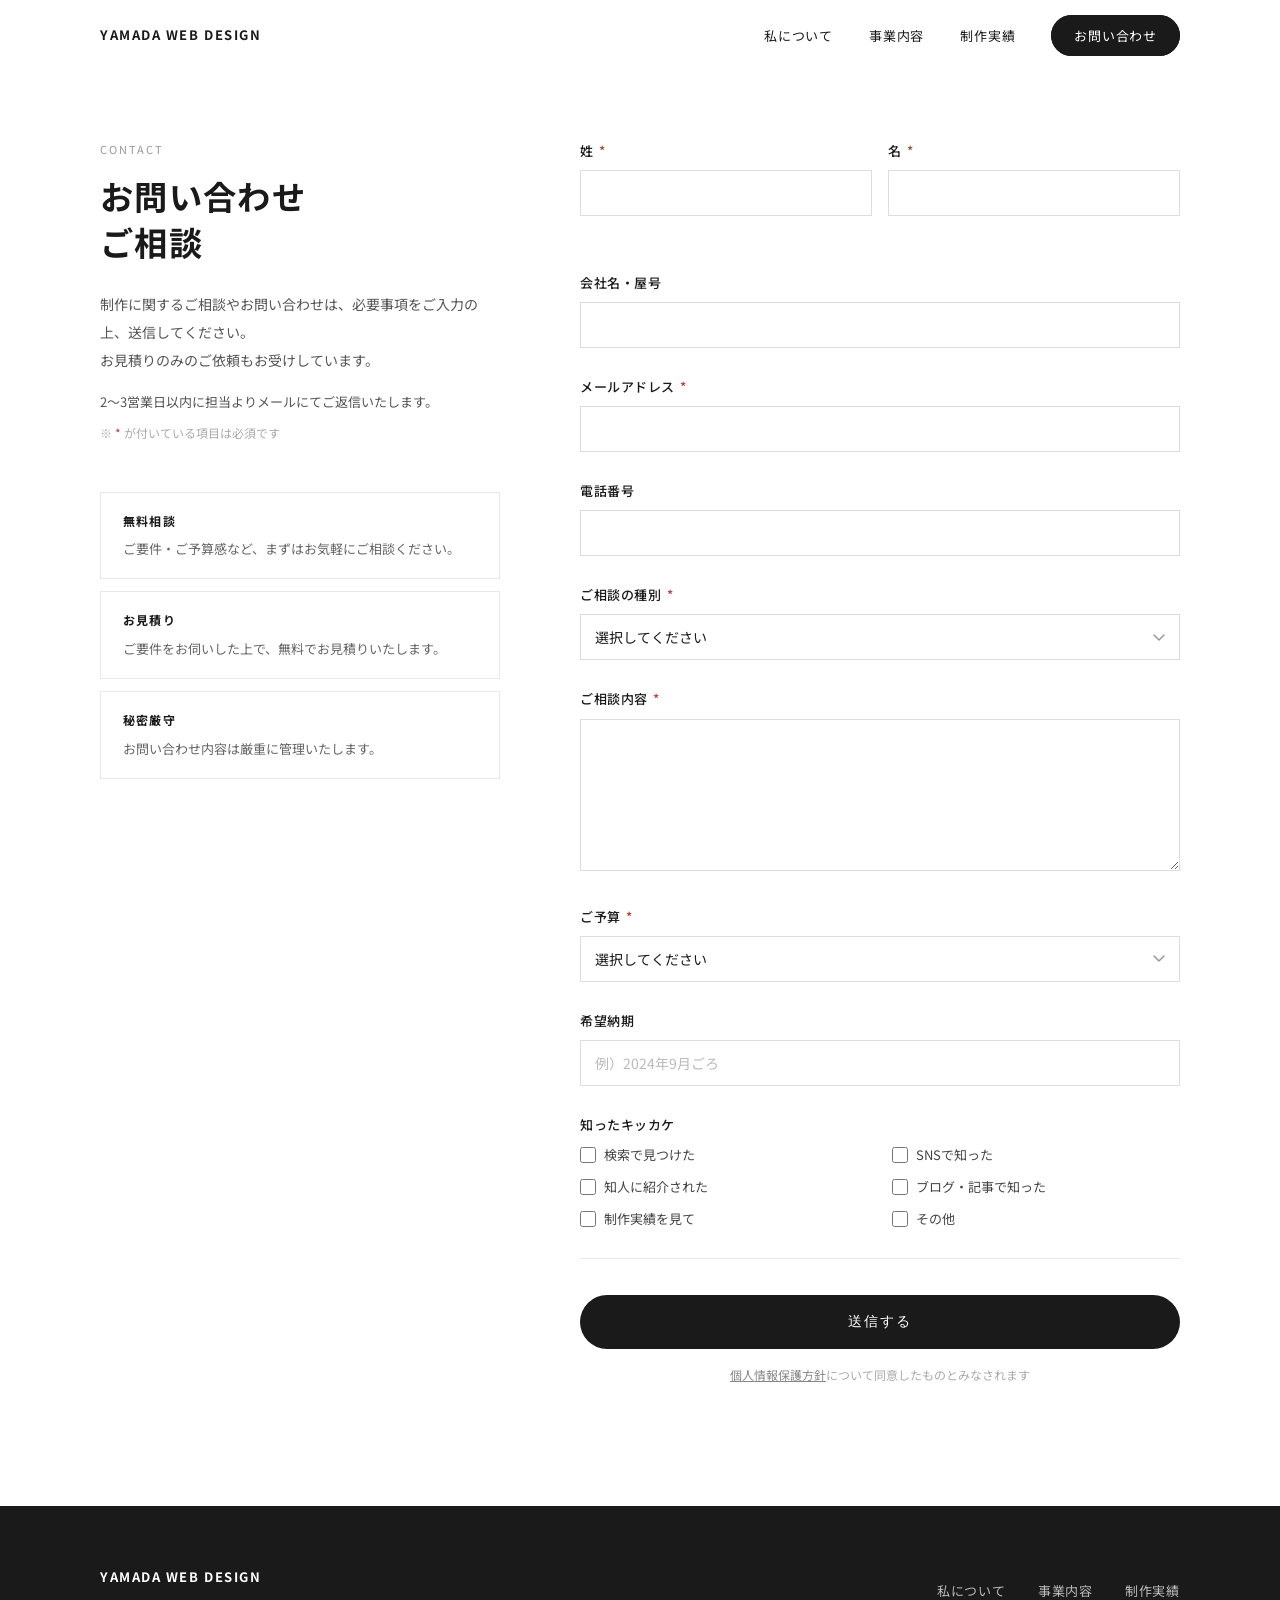
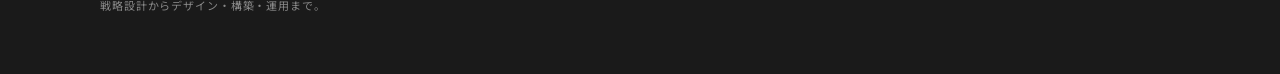
==== contact.html @ e85c41f6 "Add contact page and update お問い合わせ links across all pages - Add contact.html and contact.css (2-colu" ====
<!DOCTYPE html>
<html lang="ja">
<head>
  <meta charset="UTF-8">
  <meta name="viewport" content="width=device-width, initial-scale=1.0">
  <title>お問い合わせ | YAMADA WEB DESIGN</title>
  <link rel="preconnect" href="https://fonts.googleapis.com">
  <link rel="preconnect" href="https://fonts.gstatic.com" crossorigin>
  <link href="https://fonts.googleapis.com/css2?family=Noto+Sans+JP:wght@400;500;700&display=swap" rel="stylesheet">
  <link rel="stylesheet" href="top.css">
  <link rel="stylesheet" href="contact.css">
</head>
<body>

  <!-- ===== Header ===== -->
  <header class="header" id="header">
    <div class="header__inner">
      <a href="index.html" class="header__logo">YAMADA WEB DESIGN</a>
      <nav class="global-nav">
        <ul class="global-nav__list">
          <li><a href="index.html#about"   class="global-nav__link">私について</a></li>
          <li><a href="index.html#service" class="global-nav__link">事業内容</a></li>
          <li><a href="works.html"         class="global-nav__link">制作実績</a></li>
          <li><a href="contact.html"       class="global-nav__link global-nav__link--btn">お問い合わせ</a></li>
        </ul>
      </nav>
      <button class="hamburger" id="hamburger" aria-label="メニュー" aria-expanded="false">
        <span class="hamburger__line"></span>
        <span class="hamburger__line"></span>
        <span class="hamburger__line"></span>
      </button>
    </div>
  </header>

  <!-- ===== Mobile Nav ===== -->
  <nav class="mobile-nav" id="mobileNav">
    <button class="mobile-nav__close" id="mobileNavClose" aria-label="閉じる">
      <span></span><span></span>
    </button>
    <ul class="mobile-nav__list">
      <li><a href="index.html#about"   class="mobile-nav__link">私について</a></li>
      <li><a href="index.html#service" class="mobile-nav__link">事業内容</a></li>
      <li><a href="works.html"         class="mobile-nav__link">制作実績</a></li>
      <li><a href="contact.html"       class="mobile-nav__link">お問い合わせ</a></li>
    </ul>
  </nav>
  <div class="mobile-nav__overlay" id="mobileNavOverlay"></div>

  <main>
    <section class="cp">
      <div class="container">
        <div class="cp__grid">

          <!-- ===== Left: Info ===== -->
          <div class="cp-info">
            <p class="lbl">CONTACT</p>
            <h1 class="cp-info__title">お問い合わせ<br>ご相談</h1>
            <p class="cp-info__desc">
              制作に関するご相談やお問い合わせは、必要事項をご入力の上、送信してください。<br>
              お見積りのみのご依頼もお受けしています。
            </p>
            <p class="cp-info__reply">2〜3営業日以内に担当よりメールにてご返信いたします。</p>
            <p class="cp-info__req">※ <em>*</em> が付いている項目は必須です</p>

            <dl class="cp-info__cards">
              <div class="cp-info__card">
                <dt>無料相談</dt>
                <dd>ご要件・ご予算感など、まずはお気軽にご相談ください。</dd>
              </div>
              <div class="cp-info__card">
                <dt>お見積り</dt>
                <dd>ご要件をお伺いした上で、無料でお見積りいたします。</dd>
              </div>
              <div class="cp-info__card">
                <dt>秘密厳守</dt>
                <dd>お問い合わせ内容は厳重に管理いたします。</dd>
              </div>
            </dl>
          </div>

          <!-- ===== Right: Form ===== -->
          <form class="c-form" action="#" method="post" novalidate>

            <!-- 姓 / 名 -->
            <div class="c-form__row c-form__row--half">
              <div class="c-form__group">
                <label class="c-form__label">姓 <span class="c-form__req">*</span></label>
                <input type="text" class="c-form__input" name="last_name" autocomplete="family-name" required>
              </div>
              <div class="c-form__group">
                <label class="c-form__label">名 <span class="c-form__req">*</span></label>
                <input type="text" class="c-form__input" name="first_name" autocomplete="given-name" required>
              </div>
            </div>

            <!-- 会社名 -->
            <div class="c-form__group">
              <label class="c-form__label">会社名・屋号</label>
              <input type="text" class="c-form__input" name="company" autocomplete="organization">
            </div>

            <!-- メール -->
            <div class="c-form__group">
              <label class="c-form__label">メールアドレス <span class="c-form__req">*</span></label>
              <input type="email" class="c-form__input" name="email" autocomplete="email" required>
            </div>

            <!-- 電話番号 -->
            <div class="c-form__group">
              <label class="c-form__label">電話番号</label>
              <input type="tel" class="c-form__input" name="tel" autocomplete="tel">
            </div>

            <!-- ご相談の種別 -->
            <div class="c-form__group">
              <label class="c-form__label">ご相談の種別 <span class="c-form__req">*</span></label>
              <select class="c-form__select" name="type" required>
                <option value="" disabled selected>選択してください</option>
                <option>Webサイト制作（コーポレート）</option>
                <option>LP制作</option>
                <option>採用サイト制作</option>
                <option>ECサイト制作</option>
                <option>デザイン設計・UI改善</option>
                <option>SEO対策</option>
                <option>保守・運用</option>
                <option>その他</option>
              </select>
            </div>

            <!-- ご相談内容 -->
            <div class="c-form__group">
              <label class="c-form__label">ご相談内容 <span class="c-form__req">*</span></label>
              <textarea class="c-form__textarea" name="message" rows="5" required></textarea>
            </div>

            <!-- ご予算 -->
            <div class="c-form__group">
              <label class="c-form__label">ご予算 <span class="c-form__req">*</span></label>
              <select class="c-form__select" name="budget" required>
                <option value="" disabled selected>選択してください</option>
                <option>30万円未満</option>
                <option>30〜50万円</option>
                <option>50〜100万円</option>
                <option>100〜200万円</option>
                <option>200万円以上</option>
                <option>未定・要相談</option>
              </select>
            </div>

            <!-- 希望納期 -->
            <div class="c-form__group">
              <label class="c-form__label">希望納期</label>
              <input type="text" class="c-form__input" name="deadline" placeholder="例）2024年9月ごろ">
            </div>

            <!-- 知ったキッカケ -->
            <div class="c-form__group">
              <label class="c-form__label">知ったキッカケ</label>
              <div class="c-form__checks">
                <label class="c-form__check"><input type="checkbox" name="source" value="search">検索で見つけた</label>
                <label class="c-form__check"><input type="checkbox" name="source" value="sns">SNSで知った</label>
                <label class="c-form__check"><input type="checkbox" name="source" value="referral">知人に紹介された</label>
                <label class="c-form__check"><input type="checkbox" name="source" value="blog">ブログ・記事で知った</label>
                <label class="c-form__check"><input type="checkbox" name="source" value="works">制作実績を見て</label>
                <label class="c-form__check"><input type="checkbox" name="source" value="other">その他</label>
              </div>
            </div>

            <!-- Submit -->
            <div class="c-form__footer">
              <button type="submit" class="c-form__submit btn btn--dark">送信する</button>
              <p class="c-form__privacy">
                <a href="#">個人情報保護方針</a>について同意したものとみなされます
              </p>
            </div>

          </form>

        </div>
      </div>
    </section>
  </main>

  <!-- ===== Footer ===== -->
  <footer class="footer">
    <div class="footer__inner container">
      <div class="footer__brand">
        <p class="footer__logo">YAMADA WEB DESIGN</p>
        <p class="footer__tagline">戦略設計からデザイン・構築・運用まで。</p>
      </div>
      <nav>
        <ul class="footer__nav-list">
          <li><a href="index.html#about">私について</a></li>
          <li><a href="index.html#service">事業内容</a></li>
          <li><a href="works.html">制作実績</a></li>
        </ul>
      </nav>
    </div>
  </footer>

  <script src="top.js"></script>
</body>
</html>
---- top.css ----
/* =========================================
   Reset & Base
========================================= */
*, *::before, *::after {
  box-sizing: border-box;
  margin: 0;
  padding: 0;
}

html {
  scroll-behavior: smooth;
}

body {
  font-family: 'Noto Sans JP', 'Hiragino Kaku Gothic ProN', 'Hiragino Sans',
    'Yu Gothic', Meiryo, sans-serif;
  color: #1a1a1a;
  background: #fff;
  line-height: 1.7;
  overflow-x: hidden;
}

a {
  text-decoration: none;
  color: inherit;
}

ul {
  list-style: none;
}

img {
  max-width: 100%;
  height: auto;
  display: block;
}

/* scroll-margin for fixed header offset */
#about, #service, #works, #contact {
  scroll-margin-top: 70px;
}

/* =========================================
   Utilities
========================================= */
.container {
  max-width: 1200px;
  margin: 0 auto;
  padding: 0 60px;
}

/* small uppercase label */
.lbl {
  font-size: 11px;
  letter-spacing: 0.18em;
  color: #999;
  font-weight: 400;
  margin-bottom: 14px;
}

.section-title {
  font-size: 28px;
  font-weight: 700;
  letter-spacing: 0.05em;
  margin-bottom: 6px;
}

.view-more {
  display: inline-flex;
  align-items: center;
  gap: 14px;
  font-size: 12px;
  font-weight: 400;
  letter-spacing: 0.1em;
  color: #333;
  transition: gap 0.25s ease;
}
.view-more:hover { gap: 20px; }

/* 矢印の円 */
.arrow-circle {
  display: inline-flex;
  align-items: center;
  justify-content: center;
  width: 38px;
  height: 38px;
  border-radius: 50%;
  border: 1px solid #bbb;
  flex-shrink: 0;
  transition: background 0.25s ease, border-color 0.25s ease;
}

/* ダークボタン内（白い円） */
.arrow-circle--light {
  border-color: rgba(255, 255, 255, 0.45);
}

/* view-more ホバー時 */
.view-more:hover .arrow-circle {
  background: #1a1a1a;
  border-color: #1a1a1a;
  color: #fff;
}

/* ダークボタン反転ホバー */
.btn--dark:hover .arrow-circle--light {
  border-color: rgba(0, 0, 0, 0.3);
  color: #1a1a1a;
}

/* =========================================
   Buttons
========================================= */
.btn {
  display: inline-flex;
  align-items: center;
  justify-content: center;
  gap: 8px;
  padding: 14px 32px;
  font-size: 13px;
  font-weight: 400;
  letter-spacing: 0.1em;
  border: 1.5px solid #1a1a1a;
  border-radius: 100px;
  cursor: pointer;
  transition: background 0.25s ease, color 0.25s ease;
  white-space: nowrap;
}

.btn--dark {
  background: #1a1a1a;
  color: #fff;
}
.btn--dark:hover {
  background: #fff;
  color: #1a1a1a;
}

.btn--outline {
  background: #fff;
  color: #1a1a1a;
}
.btn--outline:hover {
  background: #1a1a1a;
  color: #fff;
}

.btn--pill {
  border-radius: 100px;
  padding: 18px 44px;
  font-size: 14px;
  border: none;
}

/* =========================================
   Header
========================================= */
.header {
  position: fixed;
  top: 0;
  left: 0;
  width: 100%;
  height: 70px;
  z-index: 100;
  background: #fff;
  transition: box-shadow 0.3s ease;
}
.header.scrolled {
  box-shadow: 0 2px 20px rgba(0, 0, 0, 0.08);
}

.header__inner {
  display: flex;
  align-items: center;
  justify-content: space-between;
  height: 100%;
  max-width: 1200px;
  margin: 0 auto;
  padding: 0 60px;
}

.header__logo {
  font-size: 13px;
  font-weight: 700;
  letter-spacing: 0.12em;
}

/* Global Nav */
.global-nav__list {
  display: flex;
  align-items: center;
  gap: 36px;
}

.global-nav__link {
  font-size: 13px;
  letter-spacing: 0.06em;
  position: relative;
}
.global-nav__link::after {
  content: '';
  position: absolute;
  bottom: -3px;
  left: 0;
  width: 0;
  height: 1px;
  background: #1a1a1a;
  transition: width 0.25s ease;
}
.global-nav__link:hover::after { width: 100%; }

.global-nav__link--btn {
  background: #1a1a1a;
  color: #fff;
  padding: 10px 22px;
  border-radius: 100px;
  transition: background 0.25s ease, color 0.25s ease, border-color 0.25s ease;
  border: 1.5px solid #1a1a1a;
}
.global-nav__link--btn::after { display: none; }
.global-nav__link--btn:hover {
  background: #fff;
  color: #1a1a1a;
}

/* =========================================
   Hamburger
========================================= */
.hamburger {
  display: none;
  flex-direction: column;
  justify-content: space-between;
  width: 26px;
  height: 18px;
  background: none;
  border: none;
  cursor: pointer;
  padding: 0;
  z-index: 200;
  position: relative;
}
.hamburger__line {
  display: block;
  width: 100%;
  height: 2px;
  background: #1a1a1a;
  transition: transform 0.3s ease, opacity 0.3s ease;
  transform-origin: center;
}
.hamburger.active .hamburger__line:nth-child(1) {
  transform: translateY(8px) rotate(45deg);
}
.hamburger.active .hamburger__line:nth-child(2) {
  opacity: 0;
}
.hamburger.active .hamburger__line:nth-child(3) {
  transform: translateY(-8px) rotate(-45deg);
}

/* =========================================
   Mobile Nav
========================================= */
.mobile-nav {
  position: fixed;
  top: 0;
  right: -100%;
  width: 280px;
  height: 100%;
  background: #fff;
  z-index: 150;
  padding: 100px 40px 40px;
  transition: right 0.35s ease;
}
.mobile-nav.open { right: 0; }

.mobile-nav__list {
  display: flex;
  flex-direction: column;
  gap: 36px;
}
.mobile-nav__link {
  font-size: 16px;
  font-weight: 500;
  letter-spacing: 0.08em;
}

.mobile-nav__close {
  position: absolute;
  top: 20px;
  right: 20px;
  width: 36px;
  height: 36px;
  background: none;
  border: none;
  cursor: pointer;
  display: flex;
  align-items: center;
  justify-content: center;
  padding: 0;
}
.mobile-nav__close span {
  display: block;
  position: absolute;
  width: 20px;
  height: 1.5px;
  background: #1a1a1a;
  border-radius: 2px;
}
.mobile-nav__close span:nth-child(1) { transform: rotate(45deg); }
.mobile-nav__close span:nth-child(2) { transform: rotate(-45deg); }

.mobile-nav__overlay {
  position: fixed;
  inset: 0;
  background: rgba(0, 0, 0, 0.45);
  z-index: 140;
  opacity: 0;
  pointer-events: none;
  transition: opacity 0.35s ease;
}
.mobile-nav__overlay.active {
  opacity: 1;
  pointer-events: all;
}

/* =========================================
   Hero
========================================= */
.hero {
  display: flex;
  min-height: 100vh;
}

.hero__content {
  flex: 0 0 42%;
  display: flex;
  flex-direction: column;
  justify-content: center;
  padding: 120px 60px 80px 80px;
}

.hero__label {
  font-size: 12px;
  letter-spacing: 0.14em;
  color: #888;
  margin-bottom: 28px;
}

.hero__title {
  font-size: clamp(28px, 2.8vw, 44px);
  font-weight: 700;
  line-height: 1.55;
  letter-spacing: 0.04em;
  margin-bottom: 28px;
}

.hero__desc {
  font-size: 14px;
  color: #555;
  line-height: 2;
  margin-bottom: 44px;
}

.hero__buttons {
  display: flex;
  gap: 16px;
  flex-wrap: wrap;
}

.hero__image {
  flex: 1;
  background-color: #9a8f83;
  background-image: url('images/hero.jpg');
  background-size: cover;
  background-position: center;
}

/* =========================================
   About
========================================= */
.about {
  padding: 130px 0;
}

.about__inner {
  display: flex;
  align-items: center;
  gap: 80px;
}

.about__content { flex: 1; }

.about__title {
  font-size: clamp(22px, 2.2vw, 32px);
  font-weight: 700;
  line-height: 1.55;
  letter-spacing: 0.04em;
  margin-bottom: 24px;
}

.about__desc {
  font-size: 14px;
  color: #555;
  line-height: 2;
  margin-bottom: 36px;
}

.about__image {
  flex: 0 0 340px;
  height: 310px;
  border-radius: 16px;
  background-color: #9a8f83;
  background-image: url('images/about.jpg');
  background-size: cover;
  background-position: center;
  overflow: hidden;
}

/* =========================================
   Service
========================================= */
.service {
  padding: 130px 0;
}

.service__heading {
  margin-bottom: 56px;
}

.service__grid {
  display: grid;
  grid-template-columns: repeat(4, 1fr);
  gap: 20px;
}

.service__card {
  border: 1px solid #e8e8e8;
  padding: 40px 28px;
  transition: box-shadow 0.25s ease;
}
.service__card:hover {
  box-shadow: 0 4px 24px rgba(0, 0, 0, 0.08);
}

.service__icon {
  color: #1a1a1a;
  margin-bottom: 22px;
}
.service__icon svg {
  width: 40px;
  height: 40px;
}

.service__card-title {
  font-size: 16px;
  font-weight: 700;
  letter-spacing: 0.04em;
  margin-bottom: 12px;
}

.service__card-desc {
  font-size: 13px;
  color: #666;
  line-height: 1.85;
}

/* =========================================
   Works
========================================= */
.works {
  padding: 130px 0;
}

.works__header {
  display: flex;
  justify-content: space-between;
  align-items: flex-end;
  margin-bottom: 48px;
}

/* Slider */
.slider {
  display: flex;
  align-items: center;
  justify-content: center;
  padding: 0 24px; /* ブラウザ端との余白 */
}

.slider__viewport {
  /* ボタン(40px) + マージン(20px) の両側分を除いた 1200px */
  flex: 0 0 1200px;
  max-width: calc(100% - 120px);
  overflow: hidden;
  cursor: grab;
  touch-action: pan-y;
}

.slider__viewport.is-dragging {
  cursor: grabbing;
}

.slider__track {
  display: flex;
  user-select: none;
  -webkit-user-select: none;
}

.slider__item {
  flex: 0 0 calc(100% / 3);
  padding: 0 12px;
}

.slider__img {
  width: 100%;
  aspect-ratio: 4 / 3;
  background-color: #9a8f83;
  background-size: cover;
  background-position: center;
  margin-bottom: 16px;
  overflow: hidden;
}

.slider__link {
  display: block;
}

.slider__title {
  font-size: 15px;
  font-weight: 700;
  letter-spacing: 0.04em;
  margin-bottom: 4px;
}

.slider__label {
  font-size: 12px;
  color: #999;
  letter-spacing: 0.1em;
}

.slider__btn {
  flex-shrink: 0;
  width: 40px;
  height: 40px;
  background: #fff;
  border: 1px solid #ccc;
  color: #1a1a1a;
  font-size: 16px;
  cursor: pointer;
  display: flex;
  align-items: center;
  justify-content: center;
  transition: background 0.25s ease, color 0.25s ease, border-color 0.25s ease;
  touch-action: manipulation;
  -webkit-tap-highlight-color: transparent;
}
.slider__btn:hover {
  background: #1a1a1a;
  color: #fff;
  border-color: #1a1a1a;
}
.slider__btn--prev { margin-right: 20px; }
.slider__btn--next { margin-left: 20px; }

/* =========================================
   Contact
========================================= */
.contact {
  background: #f5f5f5;
  padding: 100px 0;
}

.contact__inner {
  display: flex;
  align-items: center;
  justify-content: space-between;
  gap: 60px;
}

.contact__title {
  font-size: clamp(20px, 2vw, 26px);
  font-weight: 700;
  letter-spacing: 0.04em;
  line-height: 1.45;
  margin-bottom: 16px;
}

.contact__desc {
  font-size: 13px;
  color: #666;
  line-height: 1.95;
}

/* =========================================
   Footer
========================================= */
.footer {
  background: #1a1a1a;
  color: #fff;
  padding: 60px 0;
}

.footer__inner {
  display: flex;
  align-items: center;
  justify-content: space-between;
}

.footer__logo {
  font-size: 13px;
  font-weight: 700;
  letter-spacing: 0.12em;
  margin-bottom: 8px;
}

.footer__tagline {
  font-size: 11px;
  color: #888;
  letter-spacing: 0.08em;
}

.footer__nav-list {
  display: flex;
  gap: 32px;
}
.footer__nav-list a {
  font-size: 13px;
  color: #bbb;
  letter-spacing: 0.06em;
  transition: color 0.2s ease;
}
.footer__nav-list a:hover { color: #fff; }

/* =========================================
   Responsive — Tablet (≤1024px)
========================================= */
@media (max-width: 1024px) {
  .container { padding: 0 40px; }
  .header__inner { padding: 0 40px; }

  .hero__content { padding: 120px 40px 80px 50px; }

  .about__image { flex: 0 0 280px; height: 260px; }

  .service__grid { grid-template-columns: repeat(2, 1fr); }
}

/* =========================================
   Responsive — Mobile (≤768px)
========================================= */
@media (max-width: 768px) {
  /* Header */
  .global-nav { display: none; }
  .hamburger  { display: flex; }
  .header__inner { padding: 0 24px; }

  /* Hero */
  .hero {
    flex-direction: column;
    min-height: auto;
  }
  .hero__content {
    order: 2;
    flex: none;
    padding: 56px 24px 64px;
  }
  .hero__image {
    order: 1;
    flex: none;
    height: 56vw;
    min-height: 220px;
  }
  .hero__buttons {
    flex-direction: column;
    gap: 12px;
  }
  .hero__buttons .btn { width: 100%; }

  /* About */
  .about { padding: 80px 0; }
  .about__inner {
    flex-direction: column;
    gap: 40px;
    padding: 0 24px;
  }
  .about__image {
    flex: none;
    width: 100%;
    height: 220px;
    border-radius: 12px;
  }

  /* Service */
  .service { padding: 80px 0; }
  .service__inner { padding: 0 24px; }

  /* Works */
  .works { padding: 80px 0; }
  .works__header { padding: 0 24px; }

  /* モバイル: ボタン(34px) + マージン(10px) の両側分 = 88px */
  .slider { padding: 0 16px; }
  .slider__viewport { max-width: calc(100% - 88px); }
  .slider__item { flex: 0 0 100%; }
  .slider__btn { width: 34px; height: 34px; font-size: 14px; }
  .slider__btn--prev { margin-right: 10px; }
  .slider__btn--next { margin-left: 10px; }

  /* Contact */
  .contact { padding: 70px 0; }
  .contact__inner {
    flex-direction: column;
    align-items: flex-start;
    padding: 0 24px;
    gap: 40px;
  }

  /* Footer */
  .footer__inner {
    flex-direction: column;
    align-items: flex-start;
    gap: 32px;
    padding: 0 24px;
  }
  .footer__nav-list { gap: 24px; flex-wrap: wrap; }

  .container { padding: 0 24px; }
}

/* =========================================
   Responsive — Small Mobile (≤480px)
========================================= */
@media (max-width: 480px) {
  .service__grid { grid-template-columns: 1fr; }
  .hero__title { font-size: 26px; }
}
---- contact.css ----
/* =========================================
   Contact Page Layout
========================================= */
.cp {
  padding: 140px 0 120px;
}

.cp__grid {
  display: grid;
  grid-template-columns: 1fr 1.5fr;
  gap: 80px;
  align-items: start;
}

/* =========================================
   Left: Info
========================================= */
.cp-info__title {
  font-size: clamp(26px, 2.6vw, 36px);
  font-weight: 700;
  letter-spacing: 0.04em;
  line-height: 1.4;
  margin-bottom: 24px;
}

.cp-info__desc {
  font-size: 14px;
  color: #555;
  line-height: 2;
  margin-bottom: 16px;
}

.cp-info__reply {
  font-size: 13px;
  color: #555;
  line-height: 1.8;
  margin-bottom: 10px;
}

.cp-info__req {
  font-size: 12px;
  color: #aaa;
  margin-bottom: 48px;
}
.cp-info__req em {
  color: #c0392b;
  font-style: normal;
}

.cp-info__cards {
  display: flex;
  flex-direction: column;
  gap: 12px;
}

.cp-info__card {
  padding: 18px 22px;
  border: 1px solid #e8e8e8;
}

.cp-info__card dt {
  font-size: 12px;
  font-weight: 700;
  letter-spacing: 0.1em;
  margin-bottom: 6px;
}

.cp-info__card dd {
  font-size: 13px;
  color: #666;
  line-height: 1.8;
}

/* =========================================
   Right: Form
========================================= */
.c-form__row {
  margin-bottom: 0;
}

.c-form__row--half {
  display: grid;
  grid-template-columns: 1fr 1fr;
  gap: 16px;
  margin-bottom: 28px;
}

.c-form__group {
  margin-bottom: 28px;
}

.c-form__label {
  display: block;
  font-size: 13px;
  font-weight: 500;
  letter-spacing: 0.04em;
  margin-bottom: 8px;
  color: #1a1a1a;
}

.c-form__req {
  color: #c0392b;
  margin-left: 2px;
}

.c-form__input,
.c-form__select,
.c-form__textarea {
  width: 100%;
  padding: 12px 14px;
  font-size: 14px;
  font-family: inherit;
  color: #1a1a1a;
  background: #fff;
  border: 1px solid #ddd;
  border-radius: 0;
  outline: none;
  transition: border-color 0.2s ease;
  -webkit-appearance: none;
  appearance: none;
}

.c-form__input::placeholder,
.c-form__textarea::placeholder {
  color: #bbb;
}

.c-form__input:focus,
.c-form__select:focus,
.c-form__textarea:focus {
  border-color: #1a1a1a;
}

.c-form__select {
  background-image: url("data:image/svg+xml,%3Csvg xmlns='http://www.w3.org/2000/svg' width='12' height='7' viewBox='0 0 12 7'%3E%3Cpolyline points='1 1 6 6 11 1' fill='none' stroke='%23999' stroke-width='1.5' stroke-linecap='round' stroke-linejoin='round'/%3E%3C/svg%3E");
  background-repeat: no-repeat;
  background-position: right 14px center;
  padding-right: 40px;
  cursor: pointer;
}

.c-form__textarea {
  resize: vertical;
  min-height: 130px;
  line-height: 1.8;
}

/* Checkboxes */
.c-form__checks {
  display: grid;
  grid-template-columns: 1fr 1fr;
  gap: 10px 24px;
}

.c-form__check {
  display: flex;
  align-items: center;
  gap: 8px;
  font-size: 13px;
  color: #444;
  cursor: pointer;
}

.c-form__check input[type="checkbox"] {
  width: 16px;
  height: 16px;
  flex-shrink: 0;
  cursor: pointer;
  accent-color: #1a1a1a;
}

/* Footer */
.c-form__footer {
  border-top: 1px solid #e8e8e8;
  padding-top: 36px;
  margin-top: 8px;
  display: flex;
  flex-direction: column;
  align-items: center;
  gap: 16px;
}

.c-form__submit {
  width: 100%;
  padding: 18px;
  font-size: 14px;
  letter-spacing: 0.14em;
  cursor: pointer;
  border: none;
}

.c-form__privacy {
  font-size: 12px;
  color: #aaa;
  text-align: center;
}

.c-form__privacy a {
  color: #888;
  text-decoration: underline;
  transition: color 0.2s ease;
}
.c-form__privacy a:hover { color: #1a1a1a; }

/* =========================================
   Responsive — Tablet (≤1024px)
========================================= */
@media (max-width: 1024px) {
  .cp__grid {
    grid-template-columns: 1fr 1.3fr;
    gap: 60px;
  }
}

/* =========================================
   Responsive — Mobile (≤768px)
========================================= */
@media (max-width: 768px) {
  .cp {
    padding: 110px 0 80px;
  }

  .cp__grid {
    grid-template-columns: 1fr;
    gap: 48px;
  }

  .cp-info__req {
    margin-bottom: 0;
  }

  .cp-info__cards {
    display: none;
  }

  .c-form__checks {
    grid-template-columns: 1fr 1fr;
  }

  .c-form__submit {
    width: 100%;
  }
}

/* =========================================
   Responsive — Small Mobile (≤480px)
========================================= */
@media (max-width: 480px) {
  .c-form__row--half {
    grid-template-columns: 1fr;
    gap: 0;
  }

  .c-form__checks {
    grid-template-columns: 1fr;
  }
}
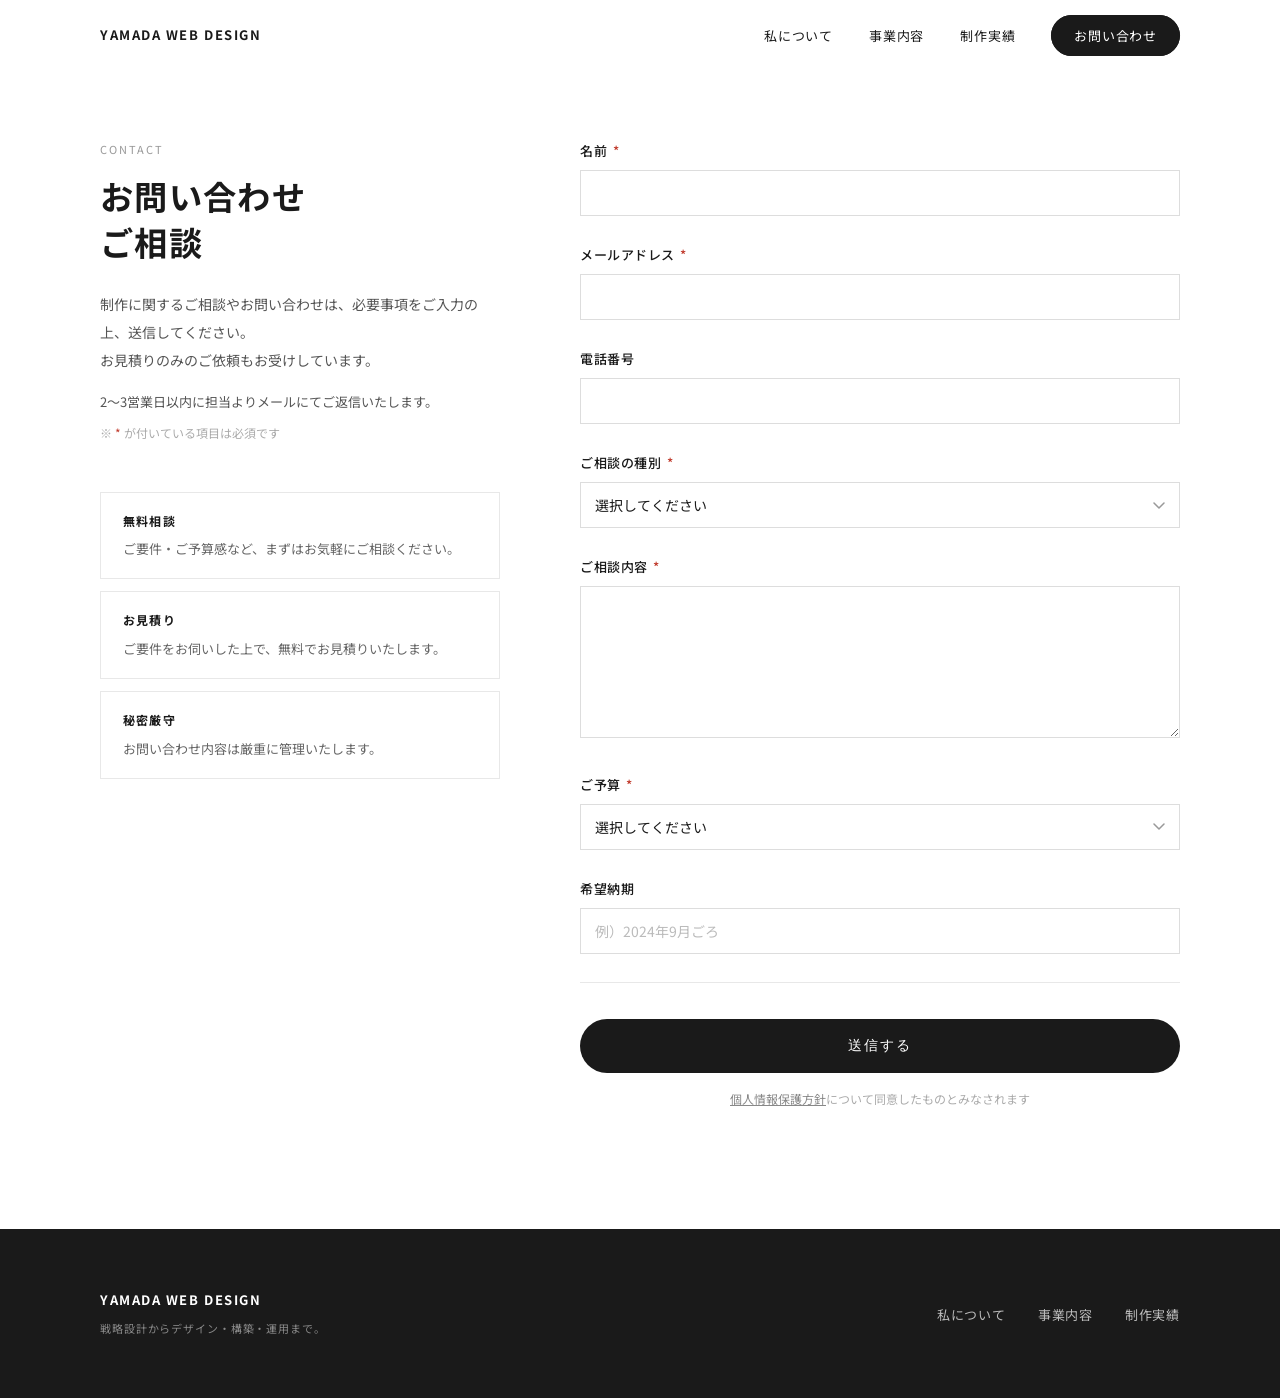
==== commit 06b5e047: "Update contact form fields - Merge 姓/名 into single 名前 field - Remove 会社名・屋号 and 知ったキッカケ fields  Co-A" ====
--- a/contact.html
+++ b/contact.html
@@ -81,22 +81,10 @@
           <!-- ===== Right: Form ===== -->
           <form class="c-form" action="#" method="post" novalidate>
 
-            <!-- 姓 / 名 -->
-            <div class="c-form__row c-form__row--half">
-              <div class="c-form__group">
-                <label class="c-form__label">姓 <span class="c-form__req">*</span></label>
-                <input type="text" class="c-form__input" name="last_name" autocomplete="family-name" required>
-              </div>
-              <div class="c-form__group">
-                <label class="c-form__label">名 <span class="c-form__req">*</span></label>
-                <input type="text" class="c-form__input" name="first_name" autocomplete="given-name" required>
-              </div>
-            </div>
-
-            <!-- 会社名 -->
+            <!-- 名前 -->
             <div class="c-form__group">
-              <label class="c-form__label">会社名・屋号</label>
-              <input type="text" class="c-form__input" name="company" autocomplete="organization">
+              <label class="c-form__label">名前 <span class="c-form__req">*</span></label>
+              <input type="text" class="c-form__input" name="name" autocomplete="name" required>
             </div>
 
             <!-- メール -->
@@ -153,19 +141,6 @@
               <input type="text" class="c-form__input" name="deadline" placeholder="例）2024年9月ごろ">
             </div>
 
-            <!-- 知ったキッカケ -->
-            <div class="c-form__group">
-              <label class="c-form__label">知ったキッカケ</label>
-              <div class="c-form__checks">
-                <label class="c-form__check"><input type="checkbox" name="source" value="search">検索で見つけた</label>
-                <label class="c-form__check"><input type="checkbox" name="source" value="sns">SNSで知った</label>
-                <label class="c-form__check"><input type="checkbox" name="source" value="referral">知人に紹介された</label>
-                <label class="c-form__check"><input type="checkbox" name="source" value="blog">ブログ・記事で知った</label>
-                <label class="c-form__check"><input type="checkbox" name="source" value="works">制作実績を見て</label>
-                <label class="c-form__check"><input type="checkbox" name="source" value="other">その他</label>
-              </div>
-            </div>
-
             <!-- Submit -->
             <div class="c-form__footer">
               <button type="submit" class="c-form__submit btn btn--dark">送信する</button>
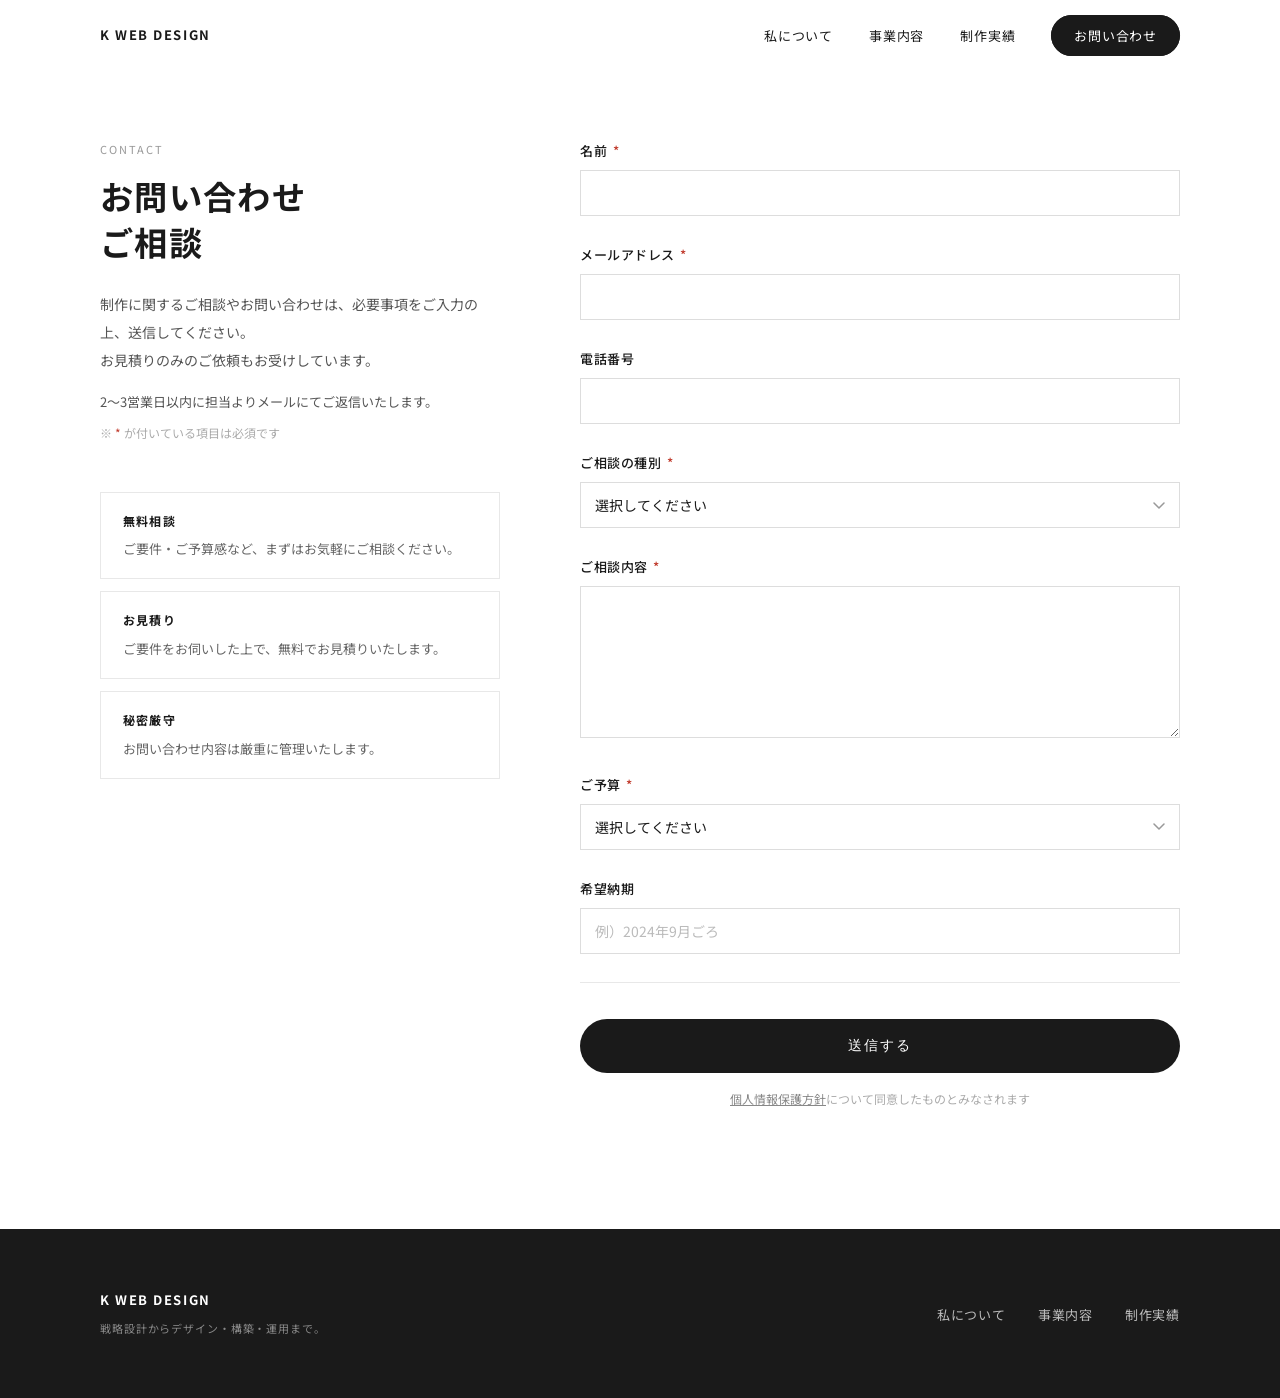
==== commit 5b648e26: "Rename YAMADA WEB DESIGN to K WEB DESIGN across all pages Co-Authored-By: Claude Sonnet 4.6 <noreply" ====
--- a/contact.html
+++ b/contact.html
@@ -3,7 +3,7 @@
 <head>
   <meta charset="UTF-8">
   <meta name="viewport" content="width=device-width, initial-scale=1.0">
-  <title>お問い合わせ | YAMADA WEB DESIGN</title>
+  <title>お問い合わせ | K WEB DESIGN</title>
   <link rel="preconnect" href="https://fonts.googleapis.com">
   <link rel="preconnect" href="https://fonts.gstatic.com" crossorigin>
   <link href="https://fonts.googleapis.com/css2?family=Noto+Sans+JP:wght@400;500;700&display=swap" rel="stylesheet">
@@ -15,13 +15,13 @@
   <!-- ===== Header ===== -->
   <header class="header" id="header">
     <div class="header__inner">
-      <a href="index.html" class="header__logo">YAMADA WEB DESIGN</a>
+      <a href="index.html" class="header__logo">K WEB DESIGN</a>
       <nav class="global-nav">
         <ul class="global-nav__list">
           <li><a href="index.html#about"   class="global-nav__link">私について</a></li>
           <li><a href="index.html#service" class="global-nav__link">事業内容</a></li>
           <li><a href="works.html"         class="global-nav__link">制作実績</a></li>
-          <li><a href="contact.html"       class="global-nav__link global-nav__link--btn">お問い合わせ</a></li>
+          <li><a href="contact.php"       class="global-nav__link global-nav__link--btn">お問い合わせ</a></li>
         </ul>
       </nav>
       <button class="hamburger" id="hamburger" aria-label="メニュー" aria-expanded="false">
@@ -41,7 +41,7 @@
       <li><a href="index.html#about"   class="mobile-nav__link">私について</a></li>
       <li><a href="index.html#service" class="mobile-nav__link">事業内容</a></li>
       <li><a href="works.html"         class="mobile-nav__link">制作実績</a></li>
-      <li><a href="contact.html"       class="mobile-nav__link">お問い合わせ</a></li>
+      <li><a href="contact.php"       class="mobile-nav__link">お問い合わせ</a></li>
     </ul>
   </nav>
   <div class="mobile-nav__overlay" id="mobileNavOverlay"></div>
@@ -160,7 +160,7 @@
   <footer class="footer">
     <div class="footer__inner container">
       <div class="footer__brand">
-        <p class="footer__logo">YAMADA WEB DESIGN</p>
+        <p class="footer__logo">K WEB DESIGN</p>
         <p class="footer__tagline">戦略設計からデザイン・構築・運用まで。</p>
       </div>
       <nav>
--- a/top.css
+++ b/top.css
@@ -73,9 +73,7 @@
   font-weight: 400;
   letter-spacing: 0.1em;
   color: #333;
-  transition: gap 0.25s ease;
-}
-.view-more:hover { gap: 20px; }
+}
 
 /* 矢印の円 */
 .arrow-circle {
@@ -87,7 +85,7 @@
   border-radius: 50%;
   border: 1px solid #bbb;
   flex-shrink: 0;
-  transition: background 0.25s ease, border-color 0.25s ease;
+  transition: background 0.25s ease, border-color 0.25s ease, transform 0.25s ease;
 }
 
 /* ダークボタン内（白い円） */
@@ -100,6 +98,7 @@
   background: #1a1a1a;
   border-color: #1a1a1a;
   color: #fff;
+  transform: translateX(6px);
 }
 
 /* ダークボタン反転ホバー */
--- a/contact.css
+++ b/contact.css
@@ -69,6 +69,32 @@
   font-size: 13px;
   color: #666;
   line-height: 1.8;
+}
+
+/* =========================================
+   Error Messages
+========================================= */
+.c-form__errors {
+  background: #fff5f5;
+  border: 1px solid #f5c6c6;
+  padding: 16px 20px;
+  margin-bottom: 28px;
+}
+
+.c-form__errors ul {
+  list-style: none;
+  padding: 0;
+  margin: 0;
+}
+
+.c-form__errors li {
+  font-size: 13px;
+  color: #c0392b;
+  line-height: 1.8;
+}
+
+.c-form__errors li::before {
+  content: '・';
 }
 
 /* =========================================
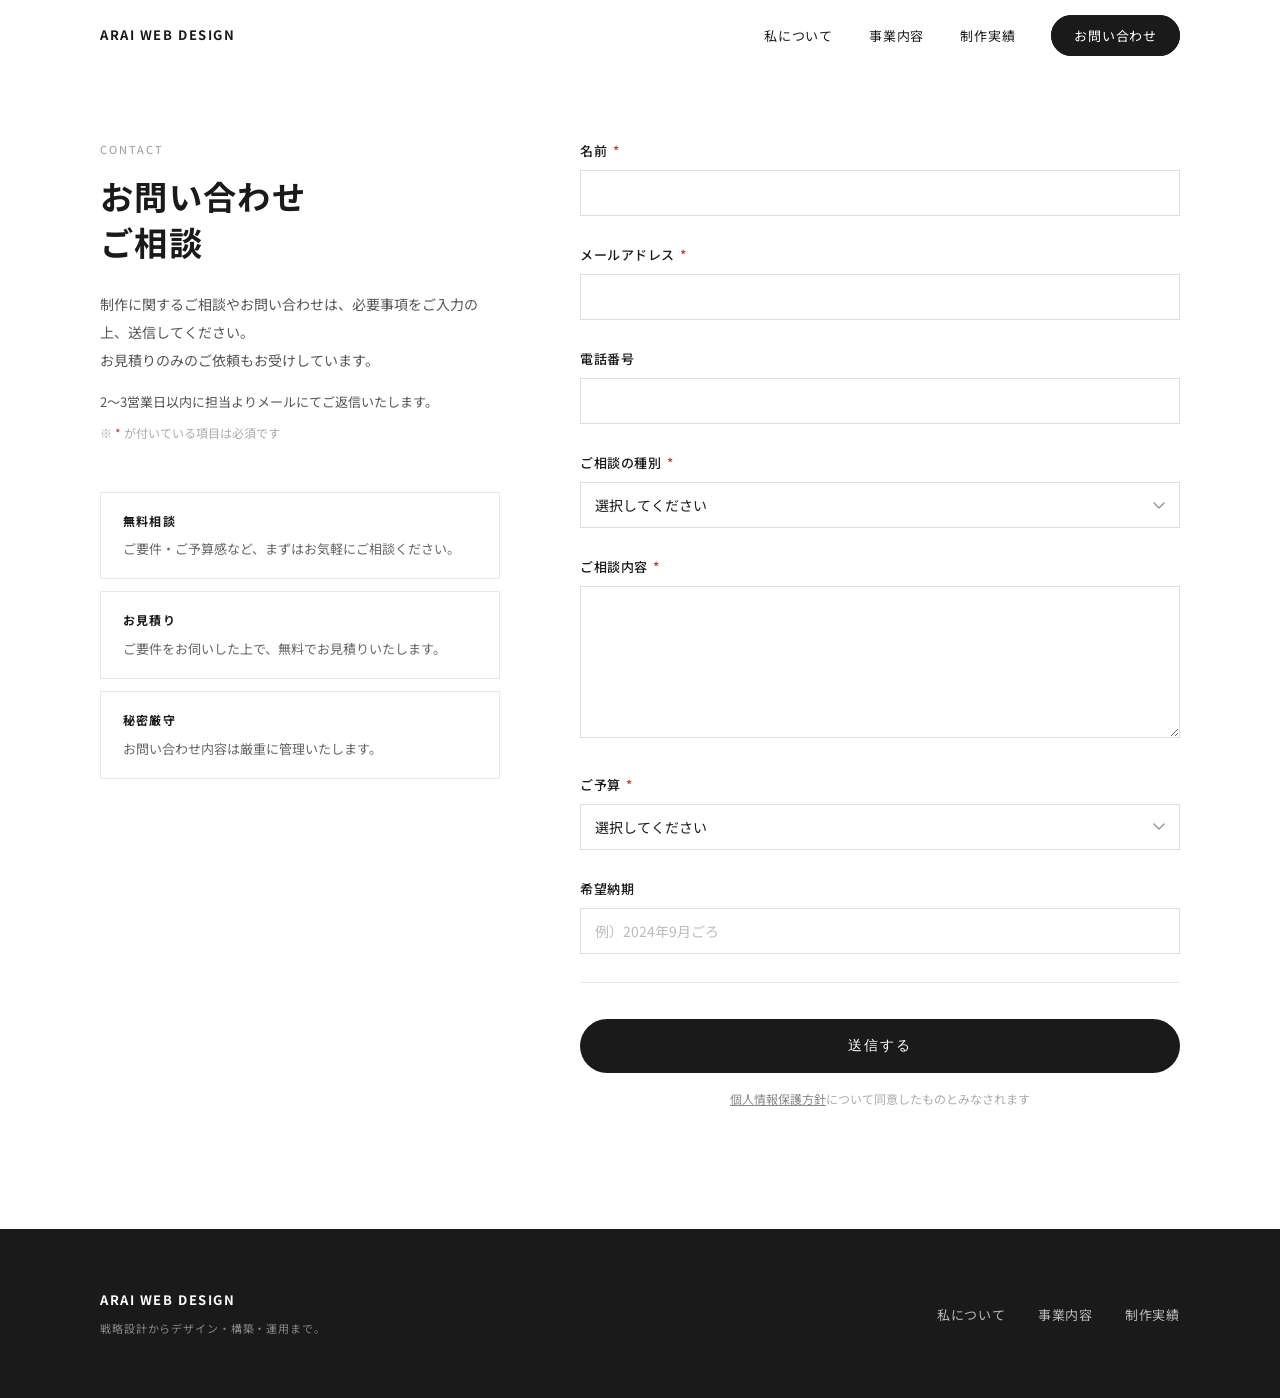
==== commit 03f27819: "Rename K WEB DESIGN to ARAI WEB DESIGN across all pages Co-Authored-By: Claude Sonnet 4.6 <noreply@a" ====
--- a/contact.html
+++ b/contact.html
@@ -3,7 +3,7 @@
 <head>
   <meta charset="UTF-8">
   <meta name="viewport" content="width=device-width, initial-scale=1.0">
-  <title>お問い合わせ | K WEB DESIGN</title>
+  <title>お問い合わせ | ARAI WEB DESIGN</title>
   <link rel="preconnect" href="https://fonts.googleapis.com">
   <link rel="preconnect" href="https://fonts.gstatic.com" crossorigin>
   <link href="https://fonts.googleapis.com/css2?family=Noto+Sans+JP:wght@400;500;700&display=swap" rel="stylesheet">
@@ -15,7 +15,7 @@
   <!-- ===== Header ===== -->
   <header class="header" id="header">
     <div class="header__inner">
-      <a href="index.html" class="header__logo">K WEB DESIGN</a>
+      <a href="index.html" class="header__logo">ARAI WEB DESIGN</a>
       <nav class="global-nav">
         <ul class="global-nav__list">
           <li><a href="index.html#about"   class="global-nav__link">私について</a></li>
@@ -160,7 +160,7 @@
   <footer class="footer">
     <div class="footer__inner container">
       <div class="footer__brand">
-        <p class="footer__logo">K WEB DESIGN</p>
+        <p class="footer__logo">ARAI WEB DESIGN</p>
         <p class="footer__tagline">戦略設計からデザイン・構築・運用まで。</p>
       </div>
       <nav>
